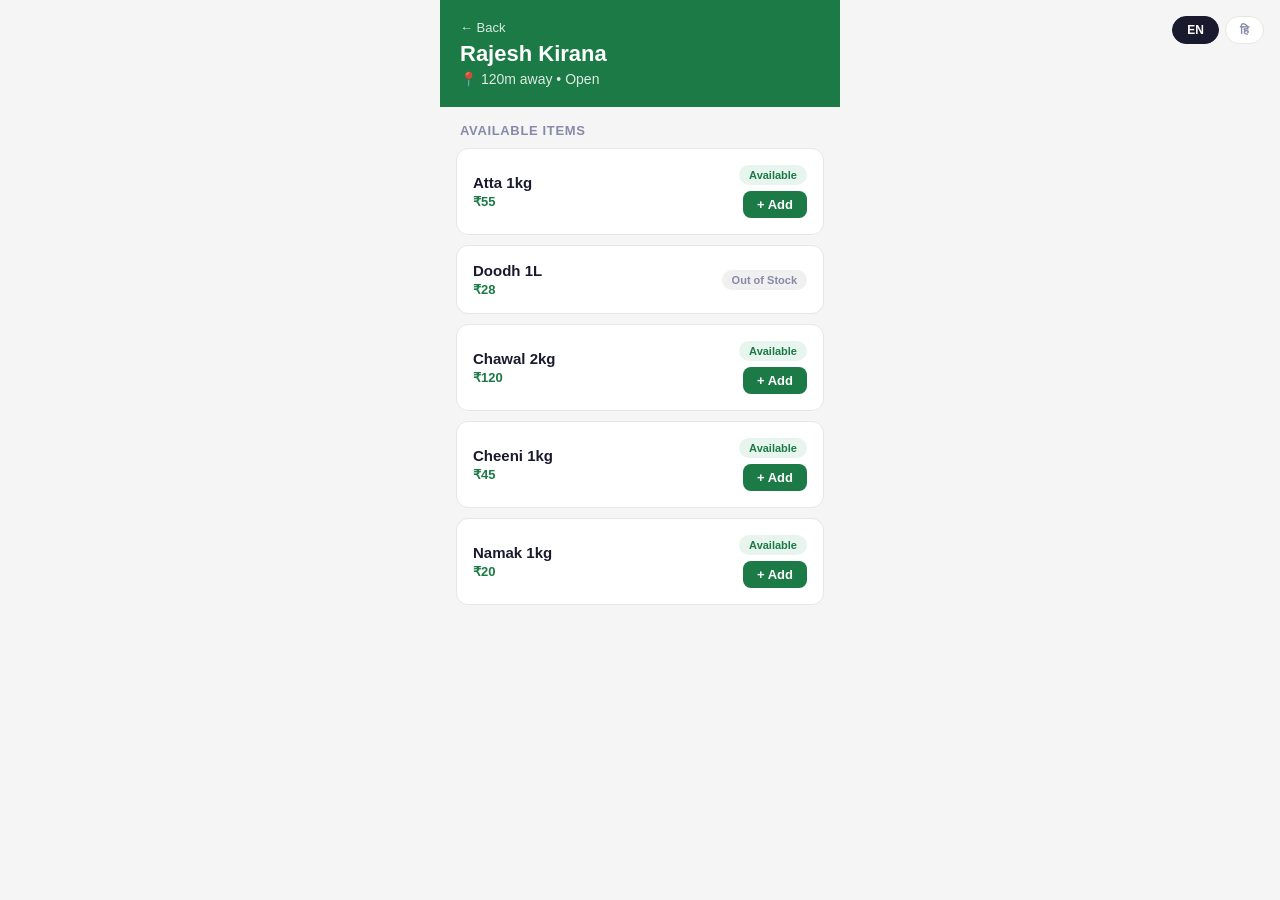
==== shopkeeper/CUSTOMER/index.html @ fd35487e "Add files via upload" ====
<!DOCTYPE html>
<html lang="en">
<head>
  <meta charset="UTF-8">
  <meta name="viewport" content="width=device-width, initial-scale=1.0">
  <title>Rajesh Kirana</title>
  <link rel="stylesheet" href="style.css">
</head>
<body>

  <!-- Language Toggle -->
  <div class="lang-toggle">
    <button class="lang-btn active" onclick="setLang('en')" id="btn-en">EN</button>
    <button class="lang-btn" onclick="setLang('hi')" id="btn-hi">हि</button>
  </div>

  <!-- Header -->
  <div class="header">
    <a href="index.html" class="back-btn" data-en="← Back" data-hi="← वापस">← Back</a>
    <h1 data-en="Rajesh Kirana" data-hi="राजेश किराना">Rajesh Kirana</h1>
    <p data-en="📍 120m away • Open" data-hi="📍 120 मीटर दूर • खुला">📍 120m away • Open</p>
  </div>

  <div class="container">

    <p class="section-title" data-en="Available Items" data-hi="उपलब्ध आइटम">Available Items</p>

    <!-- Item 1 -->
    <div class="card item-card">
      <div class="item-row">
        <div class="item-info">
          <p class="item-name" data-en="Atta 1kg" data-hi="आटा 1 किलो">Atta 1kg</p>
          <p class="item-price">₹55</p>
        </div>
        <div class="item-right">
          <span class="badge open" data-en="Available" data-hi="उपलब्ध">Available</span>
          <button class="btn-add" id="addbtn1"
            onclick="addToCart('Atta 1kg', 55, 'addbtn1')">
            + Add
          </button>
        </div>
      </div>
    </div>

    <!-- Item 2 -->
    <div class="card item-card">
      <div class="item-row">
        <div class="item-info">
          <p class="item-name" data-en="Doodh 1L" data-hi="दूध 1 लीटर">Doodh 1L</p>
          <p class="item-price">₹28</p>
        </div>
        <div class="item-right">
          <span class="badge closed" data-en="Out of Stock" data-hi="स्टॉक खत्म">Out of Stock</span>
        </div>
      </div>
    </div>

    <!-- Item 3 -->
    <div class="card item-card">
      <div class="item-row">
        <div class="item-info">
          <p class="item-name" data-en="Chawal 2kg" data-hi="चावल 2 किलो">Chawal 2kg</p>
          <p class="item-price">₹120</p>
        </div>
        <div class="item-right">
          <span class="badge open" data-en="Available" data-hi="उपलब्ध">Available</span>
          <button class="btn-add" id="addbtn2"
            onclick="addToCart('Chawal 2kg', 120, 'addbtn2')">
            + Add
          </button>
        </div>
      </div>
    </div>

    <!-- Item 4 -->
    <div class="card item-card">
      <div class="item-row">
        <div class="item-info">
          <p class="item-name" data-en="Cheeni 1kg" data-hi="चीनी 1 किलो">Cheeni 1kg</p>
          <p class="item-price">₹45</p>
        </div>
        <div class="item-right">
          <span class="badge open" data-en="Available" data-hi="उपलब्ध">Available</span>
          <button class="btn-add" id="addbtn3"
            onclick="addToCart('Cheeni 1kg', 45, 'addbtn3')">
            + Add
          </button>
        </div>
      </div>
    </div>

    <!-- Item 5 -->
    <div class="card item-card">
      <div class="item-row">
        <div class="item-info">
          <p class="item-name" data-en="Namak 1kg" data-hi="नमक 1 किलो">Namak 1kg</p>
          <p class="item-price">₹20</p>
        </div>
        <div class="item-right">
          <span class="badge open" data-en="Available" data-hi="उपलब्ध">Available</span>
          <button class="btn-add" id="addbtn4"
            onclick="addToCart('Namak 1kg', 20, 'addbtn4')">
            + Add
          </button>
        </div>
      </div>
    </div>

  </div>

  <!-- Cart Bar -->
  <div class="cart-bar" id="cartBar">
    <div class="cart-info">
      <span id="cartCount">0 items</span>
      <span id="cartTotal">₹0</span>
    </div>
    <a href="order.html" class="cart-btn" id="cartBtn">Order Now →</a>
  </div>

  <script src="../lang.js"></script>
  <script>
    var cartItems = [];
    var cartTotal = 0;

    function addToCart(name, price, btnId) {
      cartItems.push(name);
      cartTotal += price;

      var button = document.getElementById(btnId);
      button.textContent = currentLang === 'hi' ? '✓ जोड़ा' : '✓ Added';
      button.style.background = '#1B7A45';
      button.disabled = true;

      var countText = currentLang === 'hi' ? cartItems.length + ' आइटम' : cartItems.length + ' items';
      document.getElementById('cartCount').textContent = countText;
      document.getElementById('cartTotal').textContent = '₹' + cartTotal;
      document.getElementById('cartBtn').textContent = currentLang === 'hi' ? 'ऑर्डर करो →' : 'Order Now →';
      document.getElementById('cartBar').style.display = 'flex';
    }

    // Language switch hone pe cart text bhi update karo
    var originalSetLang = setLang;
    setLang = function(lang) {
      originalSetLang(lang);

      // Add buttons update karo
      var addBtns = document.querySelectorAll('.btn-add:not(:disabled)');
      addBtns.forEach(function(btn) {
        btn.textContent = lang === 'hi' ? '+ जोड़ो' : '+ Add';
      });

      // Cart bar update karo agar visible hai
      if (cartItems.length > 0) {
        var countText = lang === 'hi' ? cartItems.length + ' आइटम' : cartItems.length + ' items';
        document.getElementById('cartCount').textContent = countText;
        document.getElementById('cartBtn').textContent = lang === 'hi' ? 'ऑर्डर करो →' : 'Order Now →';
      }
    }
  </script>

  <style>
    .lang-toggle {
      position: fixed;
      top: 16px;
      right: 16px;
      display: flex;
      gap: 6px;
      z-index: 100;
    }
    .lang-btn {
      padding: 6px 14px;
      border-radius: 20px;
      border: 0.5px solid #E8E6E0;
      font-size: 12px;
      font-weight: 600;
      cursor: pointer;
      background: white;
      color: #8888AA;
    }
    .lang-btn.active {
      background: #1A1A2E;
      color: white;
      border-color: #1A1A2E;
    }
  </style>

</body>
</html>
---- shopkeeper/CUSTOMER/style.css ----
/* Basic Reset */
* {
  margin: 0;
  padding: 0;
  box-sizing: border-box;
}

body {
  font-family: 'Segoe UI', sans-serif;
  background-color: #F5F5F5;
  color: #1A1A2E;
  max-width: 400px;
  margin: 0 auto;
}

/* Header */
.header {
  background-color: #1B7A45;
  padding: 20px;
  color: white;
}

.header h1 {
  font-size: 22px;
  font-weight: 700;
}

.header p {
  font-size: 14px;
  margin-top: 4px;
  opacity: 0.85;
}

/* Container */
.container {
  padding: 16px; 
  padding-bottom: 80px;

   
}
/* Cards */
.card {
  background: white;
  border-radius: 12px;
  padding: 16px;
  margin-bottom: 12px;
  border: 0.5px solid #E8E6E0;
}

/* Bottom Nav */
.bottom-nav {
  position: fixed;
  bottom: 0;
  left: 0;
  right: 0;
  width: 100%;
  background: white;
  border-top: 0.5px solid #E8E6E0;
  display: flex;
  justify-content: space-around;
  padding: 10px 0;
  z-index: 9999;
}


.nav-item {
  text-decoration: none;
  text-align: center;
  font-size: 11px;
  color: #8888AA;
  display: flex;
  flex-direction: column;
  align-items: center;
  gap: 4px;
}

.nav-item.active {
  color: #1B7A45;
}

.nav-icon {
  font-size: 20px;
}

/* Section Title */
.section-title {
  font-size: 13px;
  font-weight: 600;
  color: #8888AA;
  margin: 0 0 10px 4px;
  text-transform: uppercase;
  letter-spacing: 0.05em;
}

/* Shop Card */
.shop-card {
  text-decoration: none;
  color: #1A1A2E;
  display: block;
}

.shop-top {
  display: flex;
  align-items: center;
  gap: 12px;
  margin-bottom: 8px;
}

.shop-icon {
  font-size: 28px;
  width: 44px;
  height: 44px;
  background: #F5F5F5;
  border-radius: 10px;
  display: flex;
  align-items: center;
  justify-content: center;
}

.shop-info {
  flex: 1;
}

.shop-name {
  font-size: 15px;
  font-weight: 600;
}

.shop-meta {
  font-size: 12px;
  color: #8888AA;
  margin-top: 2px;
}

.shop-items {
  font-size: 12px;
  color: #8888AA;
  padding-left: 56px;
}

/* Badges */
.badge {
  font-size: 11px;
  font-weight: 600;
  padding: 4px 10px;
  border-radius: 20px;
}

.badge.open {
  background-color: #E8F5EE;
  color: #1B7A45;
}

.badge.closed {
  background-color: #F0F0F0;
  color: #8888AA;
}

/* Bottom nav padding */
.container {
  padding: 16px;
  padding-bottom: 80px;
}


/* Back Button */
.back-btn {
  color: white;
  text-decoration: none;
  font-size: 13px;
  opacity: 0.85;
  display: block;
  margin-bottom: 6px;
}

/* Item Card */
.item-card {
  margin-bottom: 10px;
}

.item-row {
  display: flex;
  justify-content: space-between;
  align-items: center;
}

.item-name {
  font-size: 15px;
  font-weight: 600;
}

.item-price {
  font-size: 13px;
  color: #1B7A45;
  font-weight: 600;
  margin-top: 3px;
}

.item-right {
  display: flex;
  flex-direction: column;
  align-items: flex-end;
  gap: 6px;
}

/* Add Button */
.btn-add {
  padding: 6px 14px;
  background: #1B7A45;
  color: white;
  border: none;
  border-radius: 8px;
  font-size: 13px;
  font-weight: 600;
  cursor: pointer;
}

/* Cart Bar */
.cart-bar {
  position: fixed;
  bottom: 65px;
  left: 50%;
  transform: translateX(-50%);
  width: 100%;
  max-width: 400px;
  background: #1B7A45;
  padding: 14px 20px;
  display: none;
  justify-content: space-between;
  align-items: center;
  z-index: 998;
}

.cart-info {
  display: flex;
  flex-direction: column;
  color: white;
  font-size: 13px;
  gap: 2px;
}

#cartTotal {
  font-size: 16px;
  font-weight: 700;
  color: white;
}

.cart-btn {
  background: white;
  color: #1B7A45;
  padding: 8px 16px;
  border-radius: 8px;
  font-size: 13px;
  font-weight: 700;
  text-decoration: none;
}


/* Option Row */
.option-row {
  display: flex;
  justify-content: space-between;
  align-items: center;
  padding: 8px 0;
  cursor: pointer;
}

.option-left {
  display: flex;
  align-items: center;
  gap: 12px;
}

.option-icon {
  font-size: 24px;
}

.option-title {
  font-size: 15px;
  font-weight: 600;
}

.option-sub {
  font-size: 12px;
  color: #8888AA;
  margin-top: 2px;
}

.radio {
  font-size: 18px;
  color: #1B7A45;
  font-weight: 700;
}

/* Divider */
.divider {
  height: 0.5px;
  background: #E8E6E0;
  margin: 10px 0;
}

/* Address Input */
.address-input {
  width: 100%;
  padding: 10px;
  border: 0.5px solid #E8E6E0;
  border-radius: 8px;
  font-size: 14px;
  font-family: 'Segoe UI', sans-serif;
  color: #1A1A2E;
}

.address-input:focus {
  outline: none;
  border-color: #1B7A45;
}

/* Summary Row */
.summary-row {
  display: flex;
  justify-content: space-between;
  align-items: center;
  padding: 6px 0;
}

.summary-label {
  font-size: 14px;
  color: #4A4A6A;
}

.summary-amount {
  font-size: 14px;
  color: #1A1A2E;
}

/* Order Button */
.btn-order {
  width: 100%;
  padding: 16px;
  background: #1B7A45;
  color: white;
  border: none;
  border-radius: 12px;
  font-size: 16px;
  font-weight: 700;
  cursor: pointer;
  margin-top: 8px;
}

.btn-order:hover {
  background: #155E36;
}
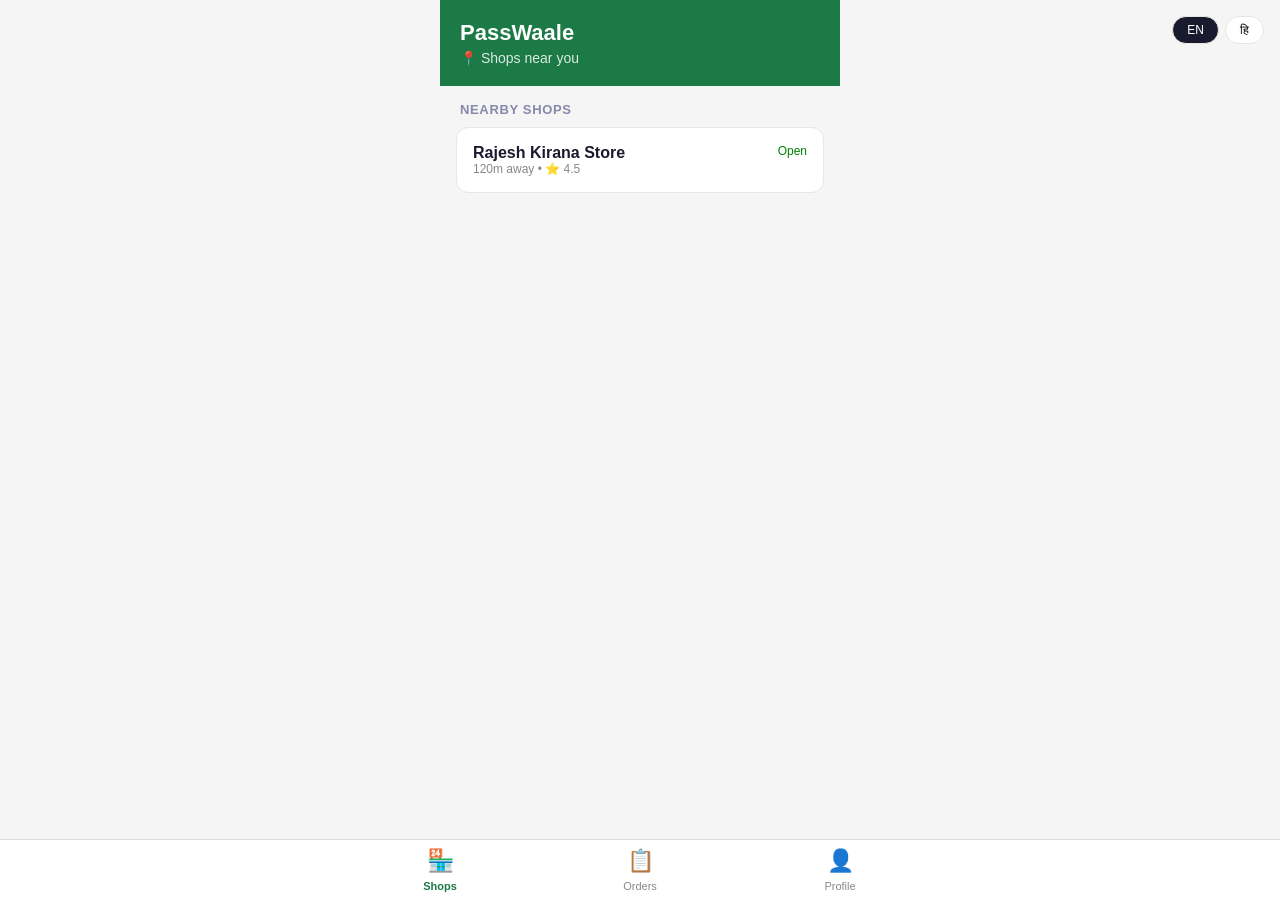
==== commit 220f4afb: "index.html" ====
--- a/shopkeeper/CUSTOMER/index.html
+++ b/shopkeeper/CUSTOMER/index.html
@@ -3,186 +3,178 @@
 <head>
   <meta charset="UTF-8">
   <meta name="viewport" content="width=device-width, initial-scale=1.0">
-  <title>Rajesh Kirana</title>
+  <title>PassWaale - Customer</title>
   <link rel="stylesheet" href="style.css">
+  <style>
+    /* 1. Bottom Nav Fix (Layout theek karne ke liye) */
+   .bottom-nav {
+    position: fixed !important;
+    bottom: 0 !important;
+    left: 0 !important;
+    width: 100% !important;
+    background: white !important;
+    border-top: 1px solid #ddd !important;
+    padding: 8px 0 !important;
+    z-index: 99999 !important;
+}
+
+.nav-links {
+    display: flex !important;
+    flex-direction: row !important;
+    justify-content: space-around !important; /* Ye icons ke beech gap banayega */
+    align-items: center !important;
+    width: 100% !important;
+    max-width: 600px; /* Mobile screen ke liye best hai */
+    margin: 0 auto !important;
+}
+
+.nav-item {
+    display: flex !important;
+    flex-direction: column !important;
+    align-items: center !important;
+    text-decoration: none !important;
+    color: #888 !important;
+    flex: 1 !important; /* Har icon ko barabar jagah dega */
+    cursor: pointer !important;
+}
+
+.nav-item.active {
+    color: #1B7A45 !important;
+    font-weight: bold !important;
+}
+
+.nav-icon {
+    font-size: 22px !important;
+    margin-bottom: 2px !important;
+}
+
+.nav-item span[data-en] {
+    font-size: 11px !important;
+}
+
+    
+
+    /* 2. Profile & Khata Section Styling */
+    #profile-section { display: none; padding: 20px 0; }
+    .profile-card {
+      background: white;
+      padding: 20px;
+      border-radius: 15px;
+      text-align: center;
+      border: 1px solid #E8E6E0;
+      margin-bottom: 20px;
+    }
+    .profile-avatar {
+      font-size: 50px;
+      background: #f0f0f0;
+      width: 80px; height: 80px;
+      line-height: 80px;
+      border-radius: 50%;
+      margin: 0 auto 10px;
+    }
+    .khata-card {
+      background: #FFF3E8;
+      border-left: 5px solid #ff6f00;
+      padding: 15px;
+      border-radius: 12px;
+    }
+    
+    /* Language Toggle Positioning */
+    .lang-toggle { position: fixed; top: 16px; right: 16px; z-index: 10000; display: flex; gap: 6px; }
+    .lang-btn { padding: 6px 14px; border-radius: 20px; border: 0.5px solid #E8E6E0; font-size: 12px; cursor: pointer; background: white; }
+    .lang-btn.active { background: #1A1A2E; color: white; }
+  </style>
 </head>
 <body>
 
-  <!-- Language Toggle -->
   <div class="lang-toggle">
     <button class="lang-btn active" onclick="setLang('en')" id="btn-en">EN</button>
     <button class="lang-btn" onclick="setLang('hi')" id="btn-hi">हि</button>
   </div>
 
-  <!-- Header -->
   <div class="header">
-    <a href="index.html" class="back-btn" data-en="← Back" data-hi="← वापस">← Back</a>
-    <h1 data-en="Rajesh Kirana" data-hi="राजेश किराना">Rajesh Kirana</h1>
-    <p data-en="📍 120m away • Open" data-hi="📍 120 मीटर दूर • खुला">📍 120m away • Open</p>
+    <h1 data-en="PassWaale" data-hi="पासवाले">PassWaale</h1>
+    <p id="header-subtext" data-en="📍 Shops near you" data-hi="📍 पास की दुकानें">📍 Shops near you</p>
   </div>
 
-  <div class="container">
+  <div class="container" style="padding-bottom: 100px;">
 
-    <p class="section-title" data-en="Available Items" data-hi="उपलब्ध आइटम">Available Items</p>
-
-    <!-- Item 1 -->
-    <div class="card item-card">
-      <div class="item-row">
-        <div class="item-info">
-          <p class="item-name" data-en="Atta 1kg" data-hi="आटा 1 किलो">Atta 1kg</p>
-          <p class="item-price">₹55</p>
-        </div>
-        <div class="item-right">
-          <span class="badge open" data-en="Available" data-hi="उपलब्ध">Available</span>
-          <button class="btn-add" id="addbtn1"
-            onclick="addToCart('Atta 1kg', 55, 'addbtn1')">
-            + Add
-          </button>
-        </div>
-      </div>
+    <div id="home-section">
+        <p class="section-title" data-en="Nearby Shops" data-hi="पास की दुकानें">Nearby Shops</p>
+        <a href="shop.html" class="card shop-card" style="text-decoration:none; color:inherit; display:block;">
+            <div style="display:flex; justify-content:space-between;">
+                <p style="font-weight:bold; margin:0;" data-en="Rajesh Kirana Store" data-hi="राजेश किराना स्टोर">Rajesh Kirana Store</p>
+                <span style="color:green; font-size:12px;" data-en="Open" data-hi="खुला">Open</span>
+            </div>
+            <p style="font-size:12px; color:#888;">120m away • ⭐ 4.5</p>
+        </a>
     </div>
 
-    <!-- Item 2 -->
-    <div class="card item-card">
-      <div class="item-row">
-        <div class="item-info">
-          <p class="item-name" data-en="Doodh 1L" data-hi="दूध 1 लीटर">Doodh 1L</p>
-          <p class="item-price">₹28</p>
+    <div id="profile-section">
+        <div class="profile-card">
+            <div class="profile-avatar">👤</div>
+            <h2 data-en="Parul Nishad" data-hi="परुल निषाद">Parul Nishad</h2>
+            <p style="color:#666;">+91 89577xxx</p>
         </div>
-        <div class="item-right">
-          <span class="badge closed" data-en="Out of Stock" data-hi="स्टॉक खत्म">Out of Stock</span>
+
+        <p class="section-title" data-en="My Account" data-hi="मेरा खाता">My Account</p>
+        
+        <div class="khata-card">
+            <p style="margin:0; font-weight:bold;" data-en="📒 Personal Khata" data-hi="📒 मेरा खाता">📒 Personal Khata</p>
+            <p style="margin:5px 0 0 0; color: #ff6f00; font-size: 22px; font-weight: 800;" data-en="Pending: ₹240" data-hi="बकाया: ₹240">Pending: ₹240</p>
         </div>
-      </div>
-    </div>
-
-    <!-- Item 3 -->
-    <div class="card item-card">
-      <div class="item-row">
-        <div class="item-info">
-          <p class="item-name" data-en="Chawal 2kg" data-hi="चावल 2 किलो">Chawal 2kg</p>
-          <p class="item-price">₹120</p>
-        </div>
-        <div class="item-right">
-          <span class="badge open" data-en="Available" data-hi="उपलब्ध">Available</span>
-          <button class="btn-add" id="addbtn2"
-            onclick="addToCart('Chawal 2kg', 120, 'addbtn2')">
-            + Add
-          </button>
-        </div>
-      </div>
-    </div>
-
-    <!-- Item 4 -->
-    <div class="card item-card">
-      <div class="item-row">
-        <div class="item-info">
-          <p class="item-name" data-en="Cheeni 1kg" data-hi="चीनी 1 किलो">Cheeni 1kg</p>
-          <p class="item-price">₹45</p>
-        </div>
-        <div class="item-right">
-          <span class="badge open" data-en="Available" data-hi="उपलब्ध">Available</span>
-          <button class="btn-add" id="addbtn3"
-            onclick="addToCart('Cheeni 1kg', 45, 'addbtn3')">
-            + Add
-          </button>
-        </div>
-      </div>
-    </div>
-
-    <!-- Item 5 -->
-    <div class="card item-card">
-      <div class="item-row">
-        <div class="item-info">
-          <p class="item-name" data-en="Namak 1kg" data-hi="नमक 1 किलो">Namak 1kg</p>
-          <p class="item-price">₹20</p>
-        </div>
-        <div class="item-right">
-          <span class="badge open" data-en="Available" data-hi="उपलब्ध">Available</span>
-          <button class="btn-add" id="addbtn4"
-            onclick="addToCart('Namak 1kg', 20, 'addbtn4')">
-            + Add
-          </button>
-        </div>
-      </div>
     </div>
 
   </div>
 
-  <!-- Cart Bar -->
-  <div class="cart-bar" id="cartBar">
-    <div class="cart-info">
-      <span id="cartCount">0 items</span>
-      <span id="cartTotal">₹0</span>
+  <div class="bottom-nav">
+    <div class="nav-links">
+        <div class="nav-item active" id="nav-home" onclick="showSection('home')">
+            <span class="nav-icon">🏪</span>
+            <span data-en="Shops" data-hi="दुकानें">Shops</span>
+        </div>
+        
+        <a href="orders.html" class="nav-item">
+            <span class="nav-icon">📋</span>
+            <span data-en="Orders" data-hi="ऑर्डर">Orders</span>
+        </a>
+        
+        <div class="nav-item" id="nav-profile" onclick="showSection('profile')">
+            <span class="nav-icon">👤</span>
+            <span data-en="Profile" data-hi="प्रोफ़ाइल">Profile</span>
+        </div>
     </div>
-    <a href="order.html" class="cart-btn" id="cartBtn">Order Now →</a>
-  </div>
+</div>
 
   <script src="../lang.js"></script>
   <script>
-    var cartItems = [];
-    var cartTotal = 0;
+    function showSection(section) {
+        const home = document.getElementById('home-section');
+        const profile = document.getElementById('profile-section');
+        const navHome = document.getElementById('nav-home');
+        const navProfile = document.getElementById('nav-profile');
+        const headerSub = document.getElementById('header-subtext');
 
-    function addToCart(name, price, btnId) {
-      cartItems.push(name);
-      cartTotal += price;
-
-      var button = document.getElementById(btnId);
-      button.textContent = currentLang === 'hi' ? '✓ जोड़ा' : '✓ Added';
-      button.style.background = '#1B7A45';
-      button.disabled = true;
-
-      var countText = currentLang === 'hi' ? cartItems.length + ' आइटम' : cartItems.length + ' items';
-      document.getElementById('cartCount').textContent = countText;
-      document.getElementById('cartTotal').textContent = '₹' + cartTotal;
-      document.getElementById('cartBtn').textContent = currentLang === 'hi' ? 'ऑर्डर करो →' : 'Order Now →';
-      document.getElementById('cartBar').style.display = 'flex';
-    }
-
-    // Language switch hone pe cart text bhi update karo
-    var originalSetLang = setLang;
-    setLang = function(lang) {
-      originalSetLang(lang);
-
-      // Add buttons update karo
-      var addBtns = document.querySelectorAll('.btn-add:not(:disabled)');
-      addBtns.forEach(function(btn) {
-        btn.textContent = lang === 'hi' ? '+ जोड़ो' : '+ Add';
-      });
-
-      // Cart bar update karo agar visible hai
-      if (cartItems.length > 0) {
-        var countText = lang === 'hi' ? cartItems.length + ' आइटम' : cartItems.length + ' items';
-        document.getElementById('cartCount').textContent = countText;
-        document.getElementById('cartBtn').textContent = lang === 'hi' ? 'ऑर्डर करो →' : 'Order Now →';
-      }
+        if (section === 'profile') {
+            home.style.display = 'none';
+            profile.style.display = 'block';
+            navHome.classList.remove('active');
+            navProfile.classList.add('active');
+            headerSub.innerText = "My Account";
+        } else {
+            home.style.display = 'block';
+            profile.style.display = 'none';
+            navHome.classList.add('active');
+            navProfile.classList.remove('active');
+            headerSub.innerText = "📍 Shops near you";
+        }
+        
+        // Language sync
+        if(typeof setLang === 'function') {
+            let currentLang = document.getElementById('btn-hi').classList.contains('active') ? 'hi' : 'en';
+            setLang(currentLang);
+        }
     }
   </script>
-
-  <style>
-    .lang-toggle {
-      position: fixed;
-      top: 16px;
-      right: 16px;
-      display: flex;
-      gap: 6px;
-      z-index: 100;
-    }
-    .lang-btn {
-      padding: 6px 14px;
-      border-radius: 20px;
-      border: 0.5px solid #E8E6E0;
-      font-size: 12px;
-      font-weight: 600;
-      cursor: pointer;
-      background: white;
-      color: #8888AA;
-    }
-    .lang-btn.active {
-      background: #1A1A2E;
-      color: white;
-      border-color: #1A1A2E;
-    }
-  </style>
-
 </body>
-</html>+</html>
--- a/shopkeeper/CUSTOMER/style.css
+++ b/shopkeeper/CUSTOMER/style.css
@@ -346,7 +346,6 @@
   cursor: pointer;
   margin-top: 8px;
 }
-
 .btn-order:hover {
   background: #155E36;
-}+}
